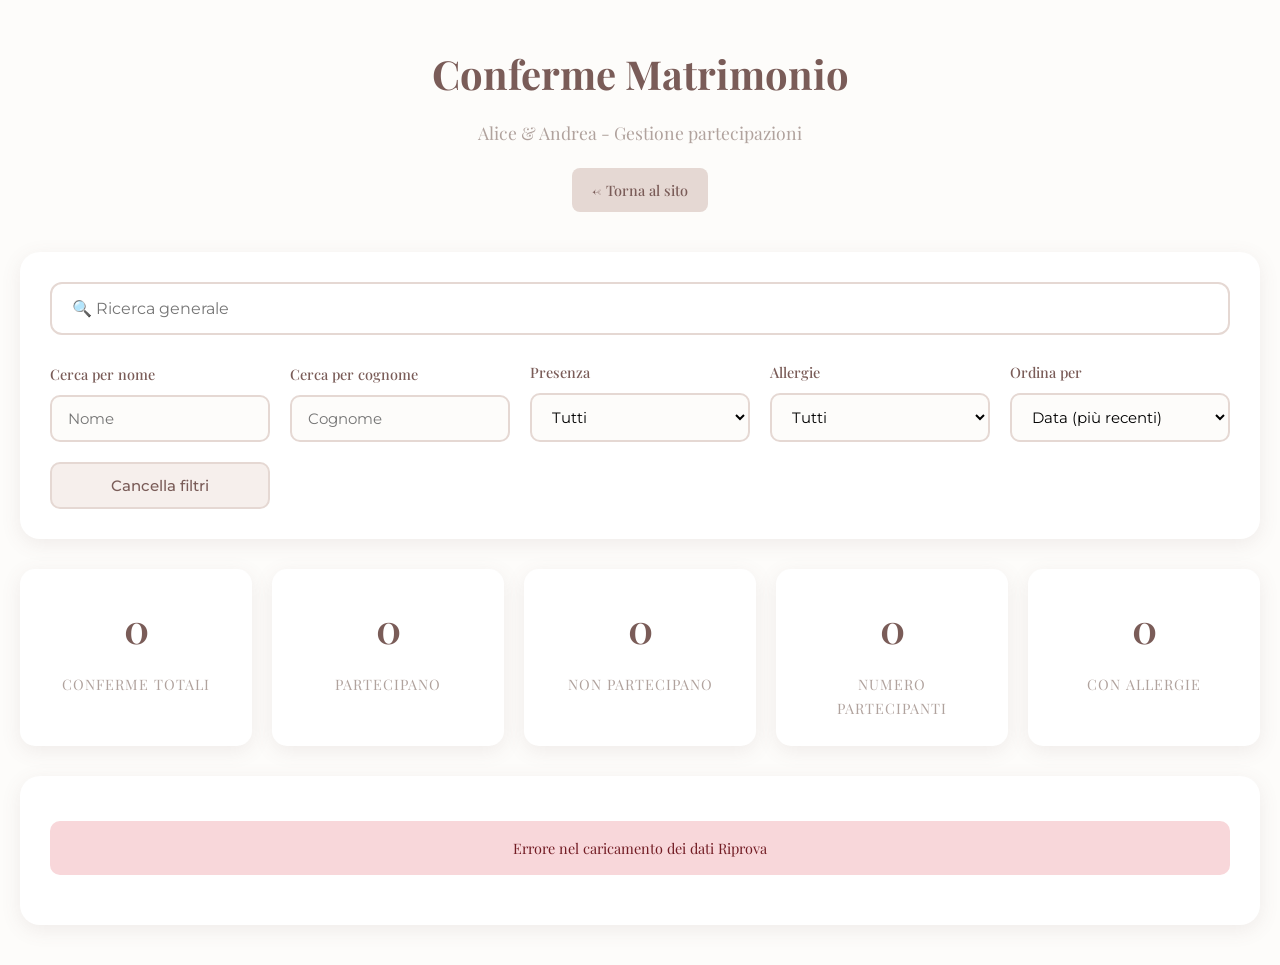
==== conferme.html @ a3cec894 "init matrimonio 002" ====
<!DOCTYPE html>
<html lang="it">
<head>
  <meta charset="UTF-8">
  <meta name="viewport" content="width=device-width, initial-scale=1.0">
  <title>Conferme Matrimonio - Admin</title>

  <!-- Font eleganti -->
  <link href="https://fonts.googleapis.com/css2?family=Playfair+Display:wght@400;600&family=Montserrat:wght@300;400;500&display=swap" rel="stylesheet">

  <link rel="stylesheet" href="style.css">
  <link rel="stylesheet" href="conferme.css">
</head>

<body>

  <div class="admin-container">
    <header class="admin-header">
      <h1 class="admin-title">Conferme Matrimonio</h1>
      <p class="admin-subtitle">Alice & Andrea - Gestione partecipazioni</p>
      <a href="index.html" class="btn-back">← Torna al sito</a>
    </header>

    <!-- Filtri e ricerca -->
    <div class="filters-section">
      <div class="search-bar">
        <input type="text" id="searchAll" placeholder="🔍 Ricerca generale" class="search-input">
      </div>

      <div class="filters-grid">
        <div class="filter-group">
          <label>Cerca per nome</label>
          <input type="text" id="filterNome" placeholder="Nome" class="filter-input">
        </div>

        <div class="filter-group">
          <label>Cerca per cognome</label>
          <input type="text" id="filterCognome" placeholder="Cognome" class="filter-input">
        </div>

        <div class="filter-group">
          <label>Presenza</label>
          <select id="filterPresenza" class="filter-select">
            <option value="">Tutti</option>
            <option value="true">Partecipano</option>
            <option value="false">Non partecipano</option>
          </select>
        </div>

        <div class="filter-group">
          <label>Allergie</label>
          <select id="filterAllergie" class="filter-select">
            <option value="">Tutti</option>
            <option value="true">Sì</option>
            <option value="false">No</option>
          </select>
        </div>

        <div class="filter-group">
          <label>Ordina per</label>
          <select id="sortBy" class="filter-select">
            <option value="data_desc">Data (più recenti)</option>
            <option value="data_asc">Data (più vecchi)</option>
            <option value="nome_asc">Nome (A-Z)</option>
            <option value="nome_desc">Nome (Z-A)</option>
            <option value="cognome_asc">Cognome (A-Z)</option>
            <option value="cognome_desc">Cognome (Z-A)</option>
          </select>
        </div>

        <div class="filter-group">
          <button id="resetFilters" class="btn-reset">Cancella filtri</button>
        </div>
      </div>
    </div>

    <!-- Statistiche -->
    <div class="stats-section">
      <div class="stat-card">
        <span class="stat-number" id="totalConferme">0</span>
        <span class="stat-label">Conferme totali</span>
      </div>
      <div class="stat-card">
        <span class="stat-number" id="totalPresenti">0</span>
        <span class="stat-label">Partecipano</span>
      </div>
      <div class="stat-card">
        <span class="stat-number" id="totalAssenti">0</span>
        <span class="stat-label">Non partecipano</span>
      </div>
      <div class="stat-card">
        <span class="stat-number" id="totalPartecipanti">0</span>
        <span class="stat-label">Numero partecipanti</span>
      </div>
      <div class="stat-card">
        <span class="stat-number" id="totalAllergie">0</span>
        <span class="stat-label">Con allergie</span>
      </div>
    </div>

    <!-- Tabella -->
    <div class="table-container">
      <div id="loadingMessage" class="loading-message">Caricamento dati...</div>
      <div id="errorMessage" class="error-message" style="display: none;"></div>
      
      <table class="conferme-table" id="confermeTable" style="display: none;">
        <thead>
          <tr>
            <th>Nome</th>
            <th>Cognome</th>
            <th>Presenza</th>
            <th>N. Partecipanti</th>
            <th>Note Partecipanti</th>
            <th>Messaggio</th>
            <th>Allergie</th>
            <th>Dettagli Allergie</th>
            <th>Data Conferma</th>
          </tr>
        </thead>
        <tbody id="tableBody">
          <!-- Rows dinamiche -->
        </tbody>
      </table>

      <div id="noResults" class="no-results" style="display: none;">
        Nessun risultato trovato
      </div>
    </div>

  </div>

  <script>
    const SUPABASE_URL = 'https://wdinlazhjttgrkxdzyoa.supabase.co';
    const SUPABASE_KEY = 'eyJhbGciOiJIUzI1NiIsInR5cCI6IkpXVCJ9.eyJpc3MiOiJzdXBhYmFzZSIsInJlZiI6IndkaW5sYXpoanR0Z3JreGR6eW9hIiwicm9sZSI6ImFub24iLCJpYXQiOjE3NzE1MTEwNTgsImV4cCI6MjA4NzA4NzA1OH0.C9AIZLk_mYVxGh4Po0OPyr_RcQtkplytCjyRLRB-IM4';

    let allData = [];
    let filteredData = [];

    // Elementi DOM
    const loadingMessage = document.getElementById('loadingMessage');
    const errorMessage = document.getElementById('errorMessage');
    const confermeTable = document.getElementById('confermeTable');
    const tableBody = document.getElementById('tableBody');
    const noResults = document.getElementById('noResults');

    // Filtri
    const searchAll = document.getElementById('searchAll');
    const filterNome = document.getElementById('filterNome');
    const filterCognome = document.getElementById('filterCognome');
    const filterPresenza = document.getElementById('filterPresenza');
    const filterAllergie = document.getElementById('filterAllergie');
    const sortBy = document.getElementById('sortBy');
    const resetFilters = document.getElementById('resetFilters');

    // Stat cards
    const totalConferme = document.getElementById('totalConferme');
    const totalPresenti = document.getElementById('totalPresenti');
    const totalAssenti = document.getElementById('totalAssenti');
    const totalPartecipanti = document.getElementById('totalPartecipanti');
    const totalAllergie = document.getElementById('totalAllergie');

    // Carica dati da Supabase
    async function loadData() {
      try {
        // Filtra per idmatrimonio = '001'
        const response = await fetch(`${SUPABASE_URL}/rest/v1/adesioni_matrimonio?select=*&idmatrimonio=eq.001`, {
          method: 'GET',
          headers: {
            'apikey': SUPABASE_KEY,
            'Authorization': `Bearer ${SUPABASE_KEY}`
          }
        });

        if (!response.ok) {
          throw new Error('Errore nel caricamento dei dati');
        }

        allData = await response.json();
        filteredData = [...allData];
        
        loadingMessage.style.display = 'none';
        confermeTable.style.display = 'table';
        
        updateStats();
        applyFiltersAndSort();
        
      } catch (error) {
        console.error('Errore:', error);
        loadingMessage.style.display = 'none';
        errorMessage.textContent = 'Errore nel caricamento dei dati Riprova';
        errorMessage.style.display = 'block';
      }
    }

    // Aggiorna statistiche
    function updateStats() {
      const presenti = allData.filter(d => d.presenza === true);
      const assenti = allData.filter(d => d.presenza === false);
      const numPartecipanti = presenti.reduce((sum, d) => sum + (d.numero_partecipanti || 0), 0);
      const conAllergie = presenti.filter(d => d.allergeni_intolleranze === true).length;

      totalConferme.textContent = allData.length;
      totalPresenti.textContent = presenti.length;
      totalAssenti.textContent = assenti.length;
      totalPartecipanti.textContent = numPartecipanti;
      totalAllergie.textContent = conAllergie;
    }

    // Applica filtri e ordinamento
    function applyFiltersAndSort() {
      // Inizia con tutti i dati
      filteredData = [...allData];

      // Ricerca generale
      const searchTerm = searchAll.value.toLowerCase().trim();
      if (searchTerm) {
        filteredData = filteredData.filter(item => {
          return (
            (item.nome?.toLowerCase() || '').includes(searchTerm) ||
            (item.cognome?.toLowerCase() || '').includes(searchTerm) ||
            (item.descrizione_presenza?.toLowerCase() || '').includes(searchTerm) ||
            (item.descrizione_numero_partecipanti?.toLowerCase() || '').includes(searchTerm) ||
            (item.descrizione_allergeni_intolleranze?.toLowerCase() || '').includes(searchTerm)
          );
        });
      }

      // Filtro nome
      const nomeFilter = filterNome.value.toLowerCase().trim();
      if (nomeFilter) {
        filteredData = filteredData.filter(item => 
          (item.nome?.toLowerCase() || '').includes(nomeFilter)
        );
      }

      // Filtro cognome
      const cognomeFilter = filterCognome.value.toLowerCase().trim();
      if (cognomeFilter) {
        filteredData = filteredData.filter(item => 
          (item.cognome?.toLowerCase() || '').includes(cognomeFilter)
        );
      }

      // Filtro presenza
      if (filterPresenza.value !== '') {
        const presenzaValue = filterPresenza.value === 'true';
        filteredData = filteredData.filter(item => item.presenza === presenzaValue);
      }

      // Filtro allergie
      if (filterAllergie.value !== '') {
        const allergieValue = filterAllergie.value === 'true';
        filteredData = filteredData.filter(item => item.allergeni_intolleranze === allergieValue);
      }

      // Ordinamento
      const sortValue = sortBy.value;
      filteredData.sort((a, b) => {
        switch(sortValue) {
          case 'data_desc':
            return new Date(b.data_compilazione) - new Date(a.data_compilazione);
          case 'data_asc':
            return new Date(a.data_compilazione) - new Date(b.data_compilazione);
          case 'nome_asc':
            return (a.nome || '').localeCompare(b.nome || '');
          case 'nome_desc':
            return (b.nome || '').localeCompare(a.nome || '');
          case 'cognome_asc':
            return (a.cognome || '').localeCompare(b.cognome || '');
          case 'cognome_desc':
            return (b.cognome || '').localeCompare(a.cognome || '');
          default:
            return 0;
        }
      });

      renderTable();
    }

    // Renderizza tabella
    function renderTable() {
      if (filteredData.length === 0) {
        tableBody.innerHTML = '';
        confermeTable.style.display = 'none';
        noResults.style.display = 'block';
        return;
      }

      confermeTable.style.display = 'table';
      noResults.style.display = 'none';

      tableBody.innerHTML = filteredData.map(item => {
        const dataFormatted = new Date(item.data_compilazione).toLocaleString('it-IT', {
          day: '2-digit',
          month: '2-digit',
          year: 'numeric',
          hour: '2-digit',
          minute: '2-digit'
        });

        return `
          <tr class="${item.presenza ? 'presenza-si' : 'presenza-no'}">
            <td>${item.nome || '-'}</td>
            <td>${item.cognome || '-'}</td>
            <td>
              <span class="badge ${item.presenza ? 'badge-success' : 'badge-danger'}">
                ${item.presenza ? '✓ Sì' : '✗ No'}
              </span>
            </td>
            <td class="text-center">${item.presenza ? (item.numero_partecipanti || '-') : '-'}</td>
            <td>${item.descrizione_numero_partecipanti || '-'}</td>
            <td>${item.descrizione_presenza || '-'}</td>
            <td class="text-center">
              ${item.presenza ? 
                `<span class="badge ${item.allergeni_intolleranze ? 'badge-warning' : 'badge-info'}">${item.allergeni_intolleranze ? 'Sì' : 'No'}</span>` 
                : '-'}
            </td>
            <td>${item.descrizione_allergeni_intolleranze || '-'}</td>
            <td class="text-nowrap">${dataFormatted}</td>
          </tr>
        `;
      }).join('');
    }

    // Eventi filtri
    searchAll.addEventListener('input', applyFiltersAndSort);
    filterNome.addEventListener('input', applyFiltersAndSort);
    filterCognome.addEventListener('input', applyFiltersAndSort);
    filterPresenza.addEventListener('change', applyFiltersAndSort);
    filterAllergie.addEventListener('change', applyFiltersAndSort);
    sortBy.addEventListener('change', applyFiltersAndSort);

    resetFilters.addEventListener('click', () => {
      searchAll.value = '';
      filterNome.value = '';
      filterCognome.value = '';
      filterPresenza.value = '';
      filterAllergie.value = '';
      sortBy.value = 'data_desc';
      applyFiltersAndSort();
    });

    // Carica dati all'avvio
    loadData();

    // Ricarica ogni 30 secondi
    setInterval(loadData, 30000);
  </script>
</body>
</html>
---- style.css ----
/* RESET */
* {
  margin: 0;
  padding: 0;
  box-sizing: border-box;
}

/* BASE */
body {
  font-family: 'Playfair Display', serif;
  background-color: #fdfcfa;
  color: #4b4b4b;
  line-height: 1.7;
}

/* HERO */
.hero {
  height: 100vh;
  background: url('Sfondo.jpg') center/cover no-repeat;
  position: relative;
  display: flex;
  align-items: center;
  justify-content: center;
}

.overlay {
  position: absolute;
  inset: 0;
  background: rgba(255, 248, 244, 0.85);
}

.hero-content {
  position: relative;
  text-align: center;
  padding: 20px;
}

.hero-logo {
  max-width: 300px;
  width: 80%;
  height: auto;
  margin-bottom: 20px;
  filter: drop-shadow(0 4px 12px rgba(0, 0, 0, 0.3));
}

.hero h1 {
  font-family: 'Playfair Display', serif;
  font-size: 4rem;
  color: #7a5c58;
}

.hero-subtitle {
  font-size: 1.3rem;
  margin-top: 10px;
}

.hero-date {
  margin-top: 20px;
  font-size: 1.1rem;
  letter-spacing: 2px;
}

/* SEZIONI */
.section {
  max-width: 900px;
  margin: 80px auto;
  padding: 0 20px;
  text-align: center;
}

.section h2 {
  font-family: 'Playfair Display', serif;
  font-size: 1.8rem;
  color: #7a5c58;
  margin-bottom: 25px;
  font-style: italic;
}

/* FOTO CAROUSEL */
.photo-section {
  display: flex;
  justify-content: center;
}

.photo-frame {
  position: relative;
  width: 500px;
  height: 600px;
  border: 3px solid #e5d8d3;
  border-radius: 15px;
  overflow: hidden;
  box-shadow: 0 10px 30px rgba(122, 92, 88, 0.15);
  background: #faf6f4;
}

.carousel-image {
  position: absolute;
  top: 0;
  left: 0;
  width: 100%;
  height: 100%;
  object-fit: cover;
  opacity: 0;
  transition: opacity 1s ease-in-out;
}

.carousel-image.active {
  opacity: 1;
}

@media (max-width: 768px) {
  .photo-frame {
    width: 90%;
    max-width: 400px;
    height: 480px;
  }
}

/* DETTAGLI EVENTO */
.details-grid {
  display: grid;
  grid-template-columns: repeat(auto-fit, minmax(250px, 1fr));
  gap: 30px;
  margin-top: 40px;
}

.detail-card {
  background: #faf6f4;
  padding: 30px;
  border-radius: 20px;
  transition: transform 0.3s ease;
}

.detail-card:hover {
  transform: translateY(-5px);
}

.detail-card .icon {
  font-size: 2.5rem;
  display: block;
  margin-bottom: 15px;
}

.detail-card h3 {
  font-family: 'Playfair Display', serif;
  color: #7a5c58;
  margin-bottom: 10px;
  font-size: 1.4rem;
}

/* IBAN */
.iban-box {
  background: #f6efec;
  padding: 30px;
  border-radius: 18px;
  margin-top: 25px;
}

.iban {
  font-family: monospace;
  font-size: 1.2rem;
  margin: 10px 0;
}

/* RSVP */
.rsvp {
  background: #faf6f4;
  padding: 60px 20px;
  border-radius: 30px;
}

.btn {
  display: inline-block;
  margin-top: 25px;
  padding: 15px 40px;
  background: #7a5c58;
  color: white;
  text-decoration: none;
  border-radius: 40px;
  font-size: 1rem;
  transition: 0.3s ease;
}

.btn:hover {
  background: #5f4744;
}

/* FOOTER */
.footer {
  text-align: center;
  padding: 60px 20px 40px;
  color: #7a5c58;
}

.footer-logo {
  display: block;
  margin: 30px auto;
  max-width: 80px;
  height: auto;
}

.footer-separator {
  width: 100%;
  margin-top: 30px;
  display: flex;
  justify-content: flex-start;
  align-items: center;
  overflow: hidden;
}

.footer-separator img {
  height: 120px;
  width: auto;
  margin-left: -40px;
  display: block;
}

.footer-separator img:first-child {
  margin-left: -18px;
}

.signature {
  margin-top: 10px;
  font-family: 'Playfair Display', serif;
  font-size: 1.5rem;
}

/* PASSWORD OVERLAY */
.password-overlay {
  position: fixed;
  inset: 0;
  background: #fdfcfa;
  display: flex;
  align-items: center;
  justify-content: center;
  z-index: 9999;
  transition: opacity 0.5s ease;
  overflow: hidden;
}

.password-card {
  background: white;
  padding: 50px 60px;
  border-radius: 20px;
  box-shadow: 0 10px 50px rgba(122, 92, 88, 0.15);
  text-align: center;
  max-width: 450px;
  width: 90%;
  position: relative;
  z-index: 10000;
}

.password-title {
  font-family: 'Playfair Display', serif;
  font-size: 3rem;
  color: #7a5c58;
  margin-bottom: 8px;
}

.password-title-img {
  max-width: 100%;
  height: auto;
  margin-bottom: 20px;
}

.password-subtitle {
  font-size: 1.1rem;
  color: #b0a29d;
  margin-bottom: 25px;
  letter-spacing: 1px;
}

.divider {
  width: 80px;
  height: 1px;
  background: linear-gradient(to right, transparent, #e5d8d3, transparent);
  margin: 25px auto;
}

.password-text {
  color: #7a5c58;
  margin-bottom: 25px;
  font-size: 0.95rem;
}

.password-input {
  width: 100%;
  padding: 15px 20px;
  border: 2px solid #e5d8d3;
  border-radius: 12px;
  font-size: 1rem;
  font-family: 'Playfair Display', serif;
  text-align: center;
  transition: all 0.3s ease;
  letter-spacing: 2px;
}

.password-input:focus {
  outline: none;
  border-color: #7a5c58;
  box-shadow: 0 0 0 3px rgba(122, 92, 88, 0.1);
}

.password-btn {
  width: 100%;
  margin-top: 20px;
  padding: 15px;
  background: #7a5c58;
  color: white;
  border: none;
  border-radius: 12px;
  font-size: 1rem;
  font-family: 'Playfair Display', serif;
  cursor: pointer;
  transition: all 0.3s ease;
  font-weight: 500;
  letter-spacing: 1px;
}

.password-btn:hover {
  background: #5f4744;
  transform: translateY(-2px);
  box-shadow: 0 5px 20px rgba(122, 92, 88, 0.3);
}

.error-message {
  color: #d9534f;
  font-size: 0.9rem;
  margin-top: 15px;
  display: none;
}

.blur-content {
  overflow: hidden;
  position: fixed;
  width: 100%;
  top: 0;
  left: 0;
}

.blur-content > *:not(.password-overlay) {
  opacity: 0;
  visibility: hidden;
  transition: opacity 0.5s ease, visibility 0.5s ease;
}

body:not(.blur-content) > *:not(.password-overlay) {
  opacity: 1;
  visibility: visible;
}

@keyframes shake {
  0%, 100% { transform: translateX(0); }
  25% { transform: translateX(-10px); }
  75% { transform: translateX(10px); }
}

.shake {
  animation: shake 0.3s ease-in-out;
}

/* RSVP MODAL */
.rsvp-modal-overlay {
  position: fixed;
  inset: 0;
  background: rgba(122, 92, 88, 0.5);
  display: none;
  align-items: center;
  justify-content: center;
  z-index: 9998;
  opacity: 0;
  transition: opacity 0.3s ease;
  backdrop-filter: blur(5px);
  overflow-y: auto;
  padding: 20px;
}

.rsvp-modal-overlay.active {
  opacity: 1;
}

.rsvp-modal {
  background: white;
  border-radius: 25px;
  box-shadow: 0 20px 60px rgba(122, 92, 88, 0.2);
  max-width: 600px;
  width: 100%;
  max-height: 90vh;
  overflow-y: auto;
  padding: 50px 40px;
  position: relative;
  transform: translateY(-20px);
  transition: transform 0.3s ease;
}

.rsvp-modal-overlay.active .rsvp-modal {
  transform: translateY(0);
}

.rsvp-modal-close {
  position: absolute;
  top: 20px;
  right: 20px;
  background: none;
  border: none;
  font-size: 2rem;
  color: #b0a29d;
  cursor: pointer;
  width: 40px;
  height: 40px;
  display: flex;
  align-items: center;
  justify-content: center;
  border-radius: 50%;
  transition: all 0.3s ease;
}

.rsvp-modal-close:hover {
  background: #faf6f4;
  color: #7a5c58;
}

.rsvp-modal-title {
  font-family: 'Playfair Display', serif;
  font-size: 2rem;
  color: #7a5c58;
  text-align: center;
  margin-bottom: 15px;
}

/* FORM STYLES */
.rsvp-form {
  margin-top: 30px;
}

.form-section {
  margin-bottom: 35px;
}

.form-section-title {
  font-family: 'Playfair Display', serif;
  font-size: 1.3rem;
  color: #7a5c58;
  margin-bottom: 20px;
  padding-bottom: 10px;
  border-bottom: 1px solid #e5d8d3;
}

.form-group {
  margin-bottom: 20px;
}

.form-group label {
  display: block;
  margin-bottom: 8px;
  color: #7a5c58;
  font-size: 0.95rem;
  font-weight: 500;
}

.form-group input[type="text"],
.form-group input[type="number"],
.form-group textarea {
  width: 100%;
  padding: 12px 16px;
  border: 2px solid #e5d8d3;
  border-radius: 12px;
  font-family: 'Playfair Display', serif;
  font-size: 0.95rem;
  transition: all 0.3s ease;
  background: #fdfcfa;
}

.form-group input[type="text"]:focus,
.form-group input[type="number"]:focus,
.form-group textarea:focus {
  outline: none;
  border-color: #7a5c58;
  box-shadow: 0 0 0 3px rgba(122, 92, 88, 0.1);
  background: white;
}

.form-group textarea {
  resize: vertical;
  min-height: 80px;
}

/* RADIO BUTTONS */
.radio-group {
  display: flex;
  gap: 15px;
  flex-wrap: wrap;
}

.radio-label {
  display: flex;
  align-items: center;
  cursor: pointer;
  padding: 12px 20px;
  border: 2px solid #e5d8d3;
  border-radius: 12px;
  transition: all 0.3s ease;
  background: #fdfcfa;
  flex: 1;
  min-width: 150px;
}

.radio-label:hover {
  border-color: #b0a29d;
  background: white;
}

.radio-label input[type="radio"] {
  margin-right: 10px;
  width: 18px;
  height: 18px;
  accent-color: #7a5c58;
  cursor: pointer;
}

.radio-label input[type="radio"]:checked + span {
  font-weight: 500;
  color: #7a5c58;
}

.radio-label:has(input[type="radio"]:checked) {
  border-color: #7a5c58;
  background: #faf6f4;
}

.radio-label span {
  flex: 1;
  color: #4b4b4b;
}

/* CONDITIONAL FIELDS */
.conditional-fields {
  margin-top: 20px;
  padding: 20px;
  background: #faf6f4;
  border-radius: 12px;
  border-left: 4px solid #7a5c58;
}

/* SUBMIT BUTTON */
.rsvp-submit-btn {
  width: 100%;
  padding: 16px;
  background: #7a5c58;
  color: white;
  border: none;
  border-radius: 12px;
  font-size: 1.05rem;
  font-family: 'Playfair Display', serif;
  font-weight: 500;
  cursor: pointer;
  transition: all 0.3s ease;
  letter-spacing: 1px;
  margin-top: 10px;
}

.rsvp-submit-btn:hover {
  background: #5f4744;
  transform: translateY(-2px);
  box-shadow: 0 8px 25px rgba(122, 92, 88, 0.3);
}

.rsvp-submit-btn:active {
  transform: translateY(0);
}

.form-message {
  margin-top: 20px;
  padding: 15px;
  border-radius: 12px;
  text-align: center;
  display: none;
  font-weight: 500;
}

/* RESPONSIVE */
@media (max-width: 600px) {
  .hero h1 {
    font-size: 2.8rem;
  }

  .photo-frame {
    width: 240px;
    height: 320px;
  }

  .password-card {
    padding: 40px 30px;
  }

  .password-title {
    font-size: 2.5rem;
  }

  .rsvp-modal {
    padding: 40px 25px;
    max-height: 95vh;
  }

  .rsvp-modal-title {
    font-size: 1.6rem;
  }

  .form-section-title {
    font-size: 1.1rem;
  }

  .radio-group {
    flex-direction: column;
  }

  .radio-label {
    min-width: 100%;
  }
}
---- conferme.css ----
/* ADMIN CONFERME STYLES */

.admin-container {
  max-width: 1400px;
  margin: 0 auto;
  padding: 40px 20px;
  min-height: 100vh;
}

.admin-header {
  text-align: center;
  margin-bottom: 40px;
  position: relative;
}

.admin-title {
  font-family: 'Playfair Display', serif;
  font-size: 2.5rem;
  color: #7a5c58;
  margin-bottom: 10px;
}

.admin-subtitle {
  font-size: 1.1rem;
  color: #b0a29d;
  margin-bottom: 20px;
}

.btn-back {
  display: inline-block;
  padding: 10px 20px;
  background: #e5d8d3;
  color: #7a5c58;
  text-decoration: none;
  border-radius: 8px;
  font-size: 0.9rem;
  transition: all 0.3s ease;
  font-weight: 500;
}

.btn-back:hover {
  background: #7a5c58;
  color: white;
}

/* FILTRI */
.filters-section {
  background: white;
  border-radius: 20px;
  padding: 30px;
  margin-bottom: 30px;
  box-shadow: 0 5px 20px rgba(122, 92, 88, 0.1);
}

.search-bar {
  margin-bottom: 25px;
}

.search-input {
  width: 100%;
  padding: 15px 20px;
  border: 2px solid #e5d8d3;
  border-radius: 12px;
  font-family: 'Montserrat', sans-serif;
  font-size: 1rem;
  transition: all 0.3s ease;
}

.search-input:focus {
  outline: none;
  border-color: #7a5c58;
  box-shadow: 0 0 0 3px rgba(122, 92, 88, 0.1);
}

.filters-grid {
  display: grid;
  grid-template-columns: repeat(auto-fit, minmax(200px, 1fr));
  gap: 20px;
  align-items: end;
}

.filter-group {
  display: flex;
  flex-direction: column;
}

.filter-group label {
  margin-bottom: 8px;
  color: #7a5c58;
  font-size: 0.9rem;
  font-weight: 500;
}

.filter-input,
.filter-select {
  padding: 12px 16px;
  border: 2px solid #e5d8d3;
  border-radius: 10px;
  font-family: 'Montserrat', sans-serif;
  font-size: 0.95rem;
  transition: all 0.3s ease;
  background: #fdfcfa;
}

.filter-input:focus,
.filter-select:focus {
  outline: none;
  border-color: #7a5c58;
  box-shadow: 0 0 0 3px rgba(122, 92, 88, 0.1);
}

.btn-reset {
  padding: 12px 16px;
  background: #f6efec;
  color: #7a5c58;
  border: 2px solid #e5d8d3;
  border-radius: 10px;
  font-family: 'Montserrat', sans-serif;
  font-size: 0.95rem;
  font-weight: 500;
  cursor: pointer;
  transition: all 0.3s ease;
}

.btn-reset:hover {
  background: #7a5c58;
  color: white;
  border-color: #7a5c58;
}

/* STATISTICHE */
.stats-section {
  display: grid;
  grid-template-columns: repeat(auto-fit, minmax(180px, 1fr));
  gap: 20px;
  margin-bottom: 30px;
}

.stat-card {
  background: white;
  border-radius: 15px;
  padding: 25px;
  text-align: center;
  box-shadow: 0 5px 20px rgba(122, 92, 88, 0.1);
  transition: transform 0.3s ease;
  display: flex;
  flex-direction: column;
  gap: 10px;
}

.stat-card:hover {
  transform: translateY(-5px);
}

.stat-number {
  font-family: 'Playfair Display', serif;
  font-size: 2.5rem;
  color: #7a5c58;
  font-weight: 600;
}

.stat-label {
  font-size: 0.9rem;
  color: #b0a29d;
  text-transform: uppercase;
  letter-spacing: 1px;
}

/* TABELLA */
.table-container {
  background: white;
  border-radius: 20px;
  padding: 30px;
  box-shadow: 0 5px 20px rgba(122, 92, 88, 0.1);
  overflow-x: auto;
}

.loading-message {
  text-align: center;
  padding: 40px;
  color: #7a5c58;
  font-size: 1.1rem;
}

.error-message {
  background: #f8d7da;
  color: #721c24;
  padding: 15px 20px;
  border-radius: 10px;
  margin-bottom: 20px;
  text-align: center;
}

.no-results {
  text-align: center;
  padding: 40px;
  color: #b0a29d;
  font-size: 1.1rem;
  font-style: italic;
}

.conferme-table {
  width: 100%;
  border-collapse: collapse;
  min-width: 1000px;
}

.conferme-table thead {
  background: #faf6f4;
}

.conferme-table th {
  padding: 15px 12px;
  text-align: left;
  font-family: 'Playfair Display', serif;
  color: #7a5c58;
  font-weight: 600;
  font-size: 0.95rem;
  border-bottom: 2px solid #e5d8d3;
  white-space: nowrap;
}

.conferme-table td {
  padding: 15px 12px;
  border-bottom: 1px solid #f0e8e5;
  font-size: 0.9rem;
  color: #4b4b4b;
}

.conferme-table tbody tr {
  transition: background-color 0.2s ease;
}

.conferme-table tbody tr:hover {
  background: #fdfcfa;
}

.conferme-table tbody tr.presenza-si {
  border-left: 4px solid #5cb85c;
}

.conferme-table tbody tr.presenza-no {
  border-left: 4px solid #d9534f;
}

.text-center {
  text-align: center !important;
}

.text-nowrap {
  white-space: nowrap;
}

/* BADGES */
.badge {
  display: inline-block;
  padding: 5px 12px;
  border-radius: 20px;
  font-size: 0.85rem;
  font-weight: 500;
  white-space: nowrap;
}

.badge-success {
  background: #d4edda;
  color: #155724;
}

.badge-danger {
  background: #f8d7da;
  color: #721c24;
}

.badge-warning {
  background: #fff3cd;
  color: #856404;
}

.badge-info {
  background: #d1ecf1;
  color: #0c5460;
}

/* RESPONSIVE */
@media (max-width: 768px) {
  .admin-title {
    font-size: 2rem;
  }

  .filters-grid {
    grid-template-columns: 1fr;
  }

  .stats-section {
    grid-template-columns: repeat(2, 1fr);
  }

  .table-container {
    padding: 15px;
  }

  .conferme-table {
    font-size: 0.85rem;
  }

  .conferme-table th,
  .conferme-table td {
    padding: 10px 8px;
  }
}

@media (max-width: 480px) {
  .admin-container {
    padding: 20px 10px;
  }

  .stats-section {
    grid-template-columns: 1fr;
  }

  .stat-number {
    font-size: 2rem;
  }
}
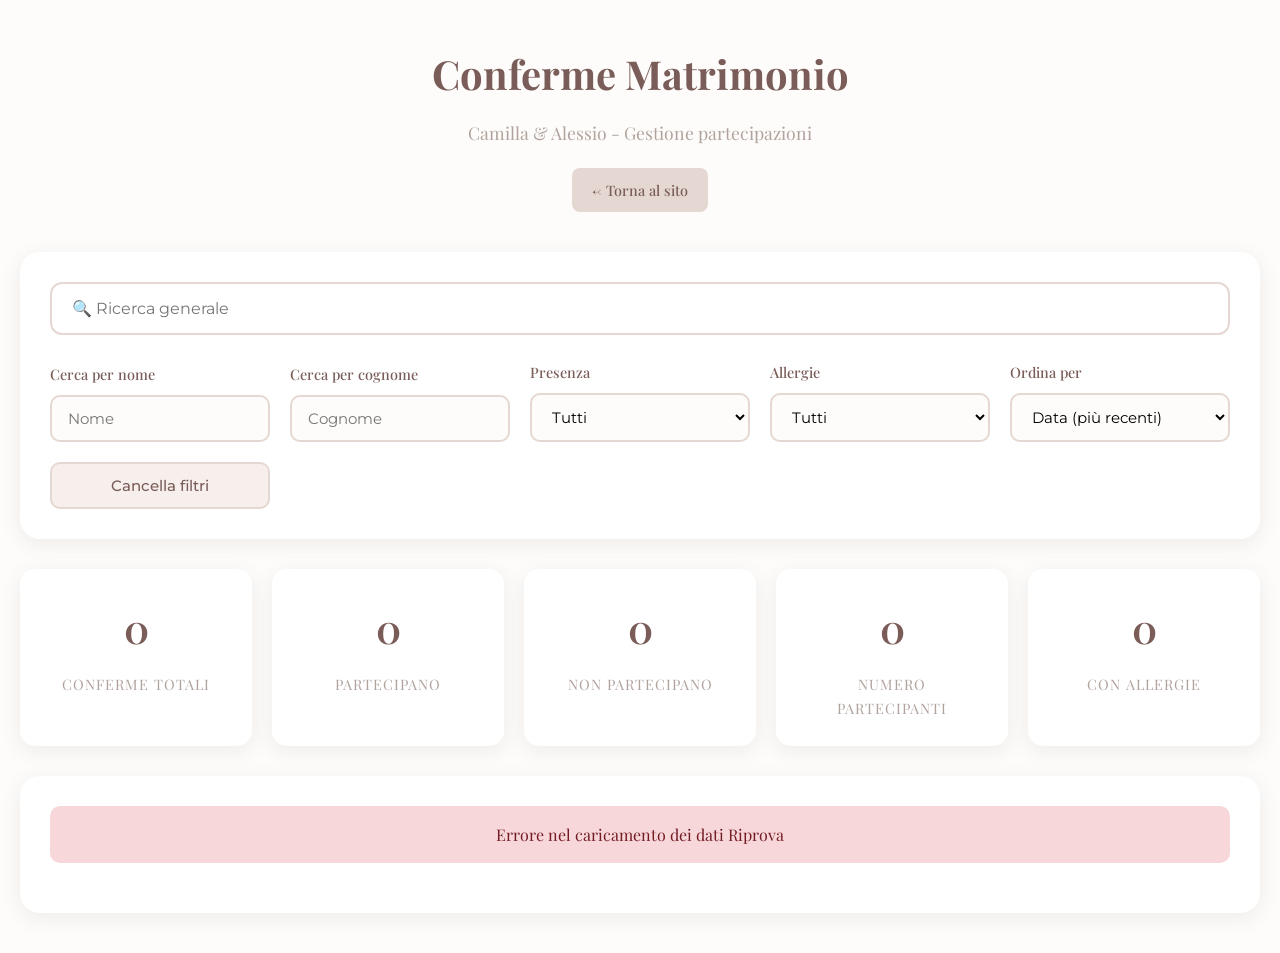
==== commit 7c435bf6: "mofdifiche alessioi" ====
--- a/conferme.html
+++ b/conferme.html
@@ -17,7 +17,7 @@
   <div class="admin-container">
     <header class="admin-header">
       <h1 class="admin-title">Conferme Matrimonio</h1>
-      <p class="admin-subtitle">Alice & Andrea - Gestione partecipazioni</p>
+      <p class="admin-subtitle">Camilla & Alessio - Gestione partecipazioni</p>
       <a href="index.html" class="btn-back">← Torna al sito</a>
     </header>
 
--- a/style.css
+++ b/style.css
@@ -16,7 +16,8 @@
 /* HERO */
 .hero {
   height: 100vh;
-  background: url('Sfondo.jpg') center/cover no-repeat;
+  background: url('https://images.unsplash.com/photo-1519741497674-611481863552?w=1920&q=80') center/cover no-repeat;
+  background-attachment: fixed;
   position: relative;
   display: flex;
   align-items: center;
@@ -26,7 +27,8 @@
 .overlay {
   position: absolute;
   inset: 0;
-  background: rgba(255, 248, 244, 0.85);
+  background: rgba(255, 248, 244, 0.75);
+  backdrop-filter: blur(1px);
 }
 
 .hero-content {
@@ -225,138 +227,12 @@
   font-size: 1.5rem;
 }
 
-/* PASSWORD OVERLAY */
-.password-overlay {
-  position: fixed;
-  inset: 0;
-  background: #fdfcfa;
-  display: flex;
-  align-items: center;
-  justify-content: center;
-  z-index: 9999;
-  transition: opacity 0.5s ease;
-  overflow: hidden;
-}
-
-.password-card {
-  background: white;
-  padding: 50px 60px;
-  border-radius: 20px;
-  box-shadow: 0 10px 50px rgba(122, 92, 88, 0.15);
-  text-align: center;
-  max-width: 450px;
-  width: 90%;
-  position: relative;
-  z-index: 10000;
-}
-
-.password-title {
-  font-family: 'Playfair Display', serif;
-  font-size: 3rem;
-  color: #7a5c58;
-  margin-bottom: 8px;
-}
-
-.password-title-img {
-  max-width: 100%;
-  height: auto;
-  margin-bottom: 20px;
-}
-
-.password-subtitle {
-  font-size: 1.1rem;
-  color: #b0a29d;
-  margin-bottom: 25px;
-  letter-spacing: 1px;
-}
-
+/* DIVIDER */
 .divider {
   width: 80px;
   height: 1px;
   background: linear-gradient(to right, transparent, #e5d8d3, transparent);
   margin: 25px auto;
-}
-
-.password-text {
-  color: #7a5c58;
-  margin-bottom: 25px;
-  font-size: 0.95rem;
-}
-
-.password-input {
-  width: 100%;
-  padding: 15px 20px;
-  border: 2px solid #e5d8d3;
-  border-radius: 12px;
-  font-size: 1rem;
-  font-family: 'Playfair Display', serif;
-  text-align: center;
-  transition: all 0.3s ease;
-  letter-spacing: 2px;
-}
-
-.password-input:focus {
-  outline: none;
-  border-color: #7a5c58;
-  box-shadow: 0 0 0 3px rgba(122, 92, 88, 0.1);
-}
-
-.password-btn {
-  width: 100%;
-  margin-top: 20px;
-  padding: 15px;
-  background: #7a5c58;
-  color: white;
-  border: none;
-  border-radius: 12px;
-  font-size: 1rem;
-  font-family: 'Playfair Display', serif;
-  cursor: pointer;
-  transition: all 0.3s ease;
-  font-weight: 500;
-  letter-spacing: 1px;
-}
-
-.password-btn:hover {
-  background: #5f4744;
-  transform: translateY(-2px);
-  box-shadow: 0 5px 20px rgba(122, 92, 88, 0.3);
-}
-
-.error-message {
-  color: #d9534f;
-  font-size: 0.9rem;
-  margin-top: 15px;
-  display: none;
-}
-
-.blur-content {
-  overflow: hidden;
-  position: fixed;
-  width: 100%;
-  top: 0;
-  left: 0;
-}
-
-.blur-content > *:not(.password-overlay) {
-  opacity: 0;
-  visibility: hidden;
-  transition: opacity 0.5s ease, visibility 0.5s ease;
-}
-
-body:not(.blur-content) > *:not(.password-overlay) {
-  opacity: 1;
-  visibility: visible;
-}
-
-@keyframes shake {
-  0%, 100% { transform: translateX(0); }
-  25% { transform: translateX(-10px); }
-  75% { transform: translateX(10px); }
-}
-
-.shake {
-  animation: shake 0.3s ease-in-out;
 }
 
 /* RSVP MODAL */
